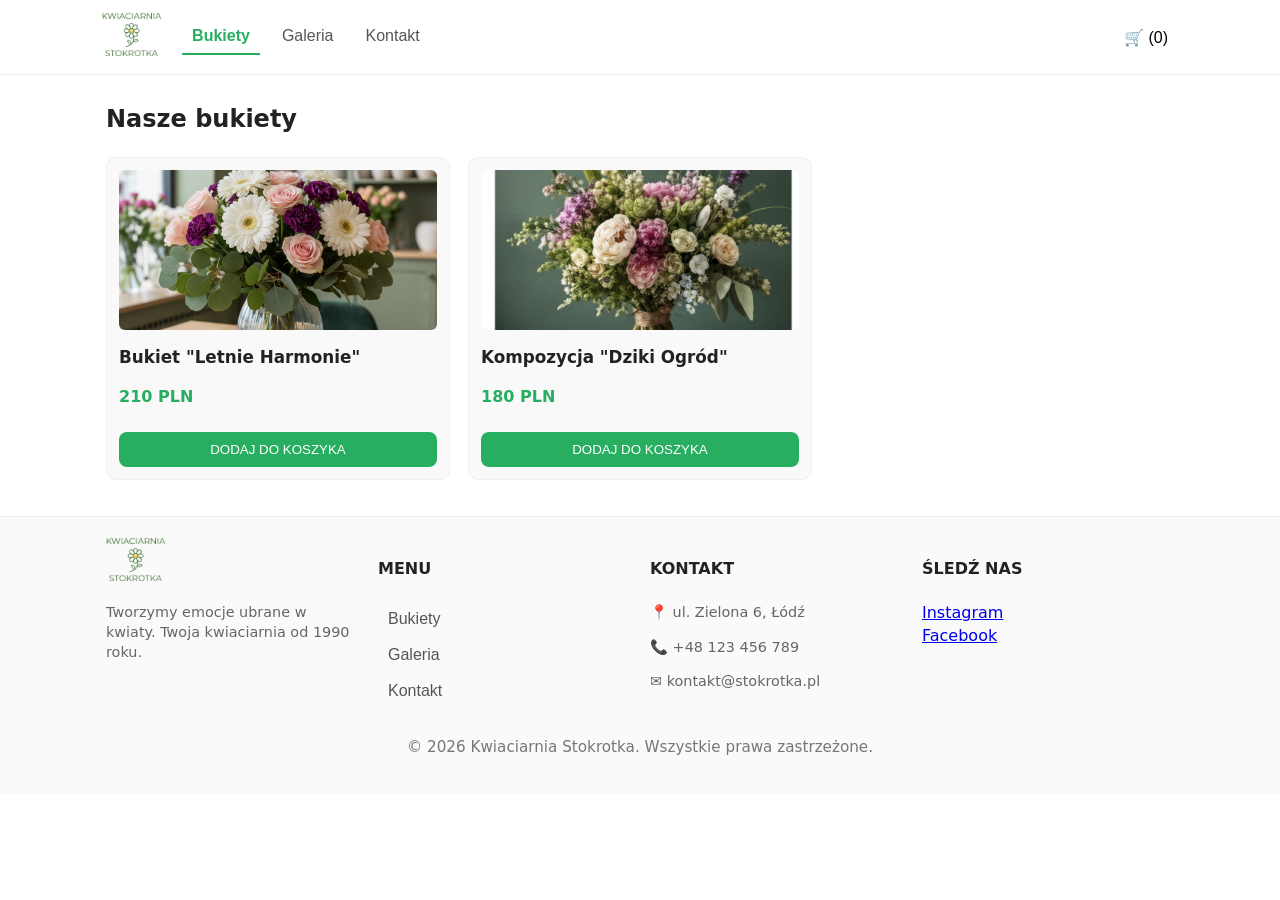
==== produkt.html @ c9f7fb9c "Add files via upload" ====
<!DOCTYPE html>
<html lang="pl">
<head>
    <meta charset="UTF-8">
    <meta name="viewport" content="width=device-width, initial-scale=1.0">
    <title>Produkt - Kwiaciarnia Stokrotka</title>
    <link rel="stylesheet" href="style.css">
    </head>
<body>

    <header>
        <nav>
            <div class="logo"><img src="assets/logo.png" alt="Stokrotka"></div>
            <ul class="tab-menu">
                <li><a href="index.html#bukiety" class="tab-link">Powrót do sklepu</a></li>
            </ul>
        </nav>
    </header>

    <div class="product-page-container">
        <div class="product-image">
            <img id="display-img" src="" alt="Produkt">
        </div>
        <div class="product-info">
            <h1 id="display-name">Ładowanie...</h1>
            <p class="product-price" id="display-price">0.00 PLN</p>
            <p class="product-description" id="display-desc"></p>
            <button class="btn-add-large" onclick="handleAddToCart()">Dodaj do koszyka</button>
        </div>
    </div>

    <script src="script.js"></script>
    <script>
        const productsDB = {
            'letnie-harmonie': { name: 'Letnie Harmonie', price: 120, desc: 'Piękny bukiet...', img: 'assets/bukiet1.jpg' },
            'romantyczny-wieczor': { name: 'Romantyczny Wieczór', price: 150, desc: 'Czerwone róże...', img: 'assets/bukiet2.jpg' },
            'alokazja': { name: 'Alokazja', price: 110, desc: 'Egzotyczna roślina...', img: 'assets/bukiet3.jpg' }
        };

        const params = new URLSearchParams(window.location.search);
        const productId = params.get('id');
        const product = productsDB[productId];

        if (product) {
            document.getElementById('display-name').innerText = product.name;
            document.getElementById('display-price').innerText = product.price.toFixed(2) + ' PLN';
            document.getElementById('display-desc').innerText = product.desc;
            document.getElementById('display-img').src = product.img;
            document.title = product.name + " - Kwiaciarnia Stokrotka";
        } else {
            window.location.href = 'index.html';
        }

        function handleAddToCart() {
            if (product) {
                // Wywołujemy funkcję z script.js
                window.addToCartDirect(product.name, product.price);
                alert('Dodano do koszyka!');
            }
        }
    </script>
</body>
</html>
---- style.css ----
/* ==========================================================================
   1. ZMIENNE I RESET
   ========================================================================== */
:root {
    --primary-green: #27ae60;
    --dark-green: #1e8449;
    --accent-gold: #bfa071;
    --text-dark: #333;
    --text-muted: #666;
    --light-bg: #f9f9f7;
    --white: #ebe5e5;
    --radius: 12px;
    --shadow: 0 6px 18px rgba(0,0,0,0.08);
    --transition: all 0.3s ease;
}

* {
    box-sizing: border-box;
    margin: 0;
    padding: 0;
}

body {
    font-family: 'Inter', system-ui, -apple-system, sans-serif;
    line-height: 1.6;
    color: var(--text-dark);
    background-color: var(--white);
    overflow-x: hidden;
}

/* ==========================================================================
   2. NAWIGACJA (HEADER)
   ========================================================================== */
header {
    background: var(--white);
    border-bottom: 1px solid #eee;
    position: sticky;
    top: 0;
    z-index: 1000;
}

nav {
    max-width: 1200px;
    margin: 0 auto;
    display: flex;
    justify-content: space-between;
    align-items: center;
    padding: 15px 25px;
}

.logo img {
    height: 50px;
    display: block;
}

.tab-menu {
    display: flex;
    gap: 15px;
    list-style: none;
}

.tab-link {
    background: none;
    border: none;
    padding: 10px 15px;
    font-size: 1rem;
    font-weight: 500;
    color: var(--text-muted);
    cursor: pointer;
    text-decoration: none;
    transition: var(--transition);
    border-radius: var(--radius);
}

.tab-link:hover, .tab-link.active {
    color: var(--primary-green);
    background: rgba(39, 174, 96, 0.05);
}

/* ==========================================================================
   3. SEKCJA HERO I UKŁAD TABÓW
   ========================================================================== */
.hero {
    height: 400px;
    background: linear-gradient(rgba(0,0,0,0.3), rgba(0,0,0,0.3)), url('assets/banner.jpg') center/cover;
    display: flex;
    align-items: center;
    justify-content: center;
    text-align: center;
    color: white;
}

.tab-content {
    display: none;
    max-width: 1200px;
    margin: 40px auto;
    padding: 0 20px;
    animation: fadeIn 0.4s ease;
}

.tab-content.active-tab {
    display: block;
}

@keyframes fadeIn {
    from { opacity: 0; transform: translateY(10px); }
    to { opacity: 1; transform: translateY(0); }
}

/* ==========================================================================
   4. SKLEP (SIATKA PRODUKTÓW)
   ========================================================================== */
.product-grid {
    display: grid;
    grid-template-columns: repeat(auto-fill, minmax(280px, 1fr));
    gap: 30px;
}

.product-card {
    background: var(--white);
    border-radius: var(--radius);
    overflow: hidden;
    box-shadow: var(--shadow);
    transition: var(--transition);
    border: 1px solid #f0f0f0;
}

.product-card:hover {
    transform: translateY(-5px);
}

.product-card img {
    width: 100%;
    height: 250px;
    object-fit: cover;
}

.product-card .info {
    padding: 20px;
}

.product-card h3 { margin-bottom: 10px; }

.price {
    font-size: 1.2rem;
    font-weight: bold;
    color: var(--primary-green);
    margin-bottom: 15px;
}

.btn-add {
    width: 100%;
    background: var(--primary-green);
    color: white;
    border: none;
    padding: 12px;
    border-radius: 6px;
    cursor: pointer;
    font-weight: bold;
    transition: var(--transition);
}

.btn-add:hover { background: var(--dark-green); }

/* ==========================================================================
   5. STRONA PRODUKTU (produkt.html)
   ========================================================================== */
.product-page-container {
    max-width: 1100px;
    margin: 60px auto;
    display: flex;
    gap: 50px;
    padding: 20px;
}

.product-image img {
    max-width: 500px;
    border-radius: var(--radius);
    box-shadow: var(--shadow);
}

.product-info h1 { font-size: 2.5rem; margin-bottom: 15px; }
.product-price { font-size: 2rem; color: var(--primary-green); font-weight: 700; margin-bottom: 20px; }
.product-description { color: var(--text-muted); margin-bottom: 30px; line-height: 1.8; }

/* ==========================================================================
   6. KOSZYK (SIDEBAR)
   ========================================================================== */
#cart-sidebar {
    position: fixed;
    right: -400px;
    top: 0;
    width: 380px;
    height: 100%;
    background: var(--white);
    box-shadow: -5px 0 15px rgba(0,0,0,0.1);
    z-index: 2000;
    transition: var(--transition);
    display: flex;
    flex-direction: column;
    padding: 25px;
}

#cart-sidebar.active { right: 0; }

.cart-header {
    display: flex;
    justify-content: space-between;
    align-items: center;
    margin-bottom: 20px;
    border-bottom: 2px solid var(--light-bg);
    padding-bottom: 15px;
}

#cart-items {
    flex: 1;
    overflow-y: auto;
    list-style: none;
}

.cart-item {
    display: flex;
    justify-content: space-between;
    align-items: center;
    padding: 15px 0;
    border-bottom: 1px solid #eee;
}

.cart-footer {
    margin-top: 20px;
    padding-top: 20px;
    border-top: 2px solid var(--light-bg);
}

/* ==========================================================================
   7. STOPKA (FOOTER)
   ========================================================================== */
footer {
    background: #2c3e50;
    color: white;
    padding: 60px 20px 20px;
    margin-top: 80px;
}

.footer-container {
    max-width: 1200px;
    margin: 0 auto;
    display: grid;
    grid-template-columns: repeat(auto-fit, minmax(250px, 1fr));
    gap: 40px;
}

.footer-col h4 {
    margin-bottom: 20px;
    color: var(--accent-gold);
}

.footer-bottom {
    text-align: center;
    margin-top: 40px;
    padding-top: 20px;
    border-top: 1px solid rgba(255,255,255,0.1);
    font-size: 0.9rem;
    color: #bdc3c7;
}

/* ==========================================================================
   8. MEDIA QUERIES (RESPONSYWNOŚĆ)
   ========================================================================== */
@media (max-width: 768px) {
    .product-page-container { flex-direction: column; text-align: center; }
    .product-image img { max-width: 100%; }
    nav { flex-direction: column; gap: 15px; }
    #cart-sidebar { width: 100%; right: -100%; }
}
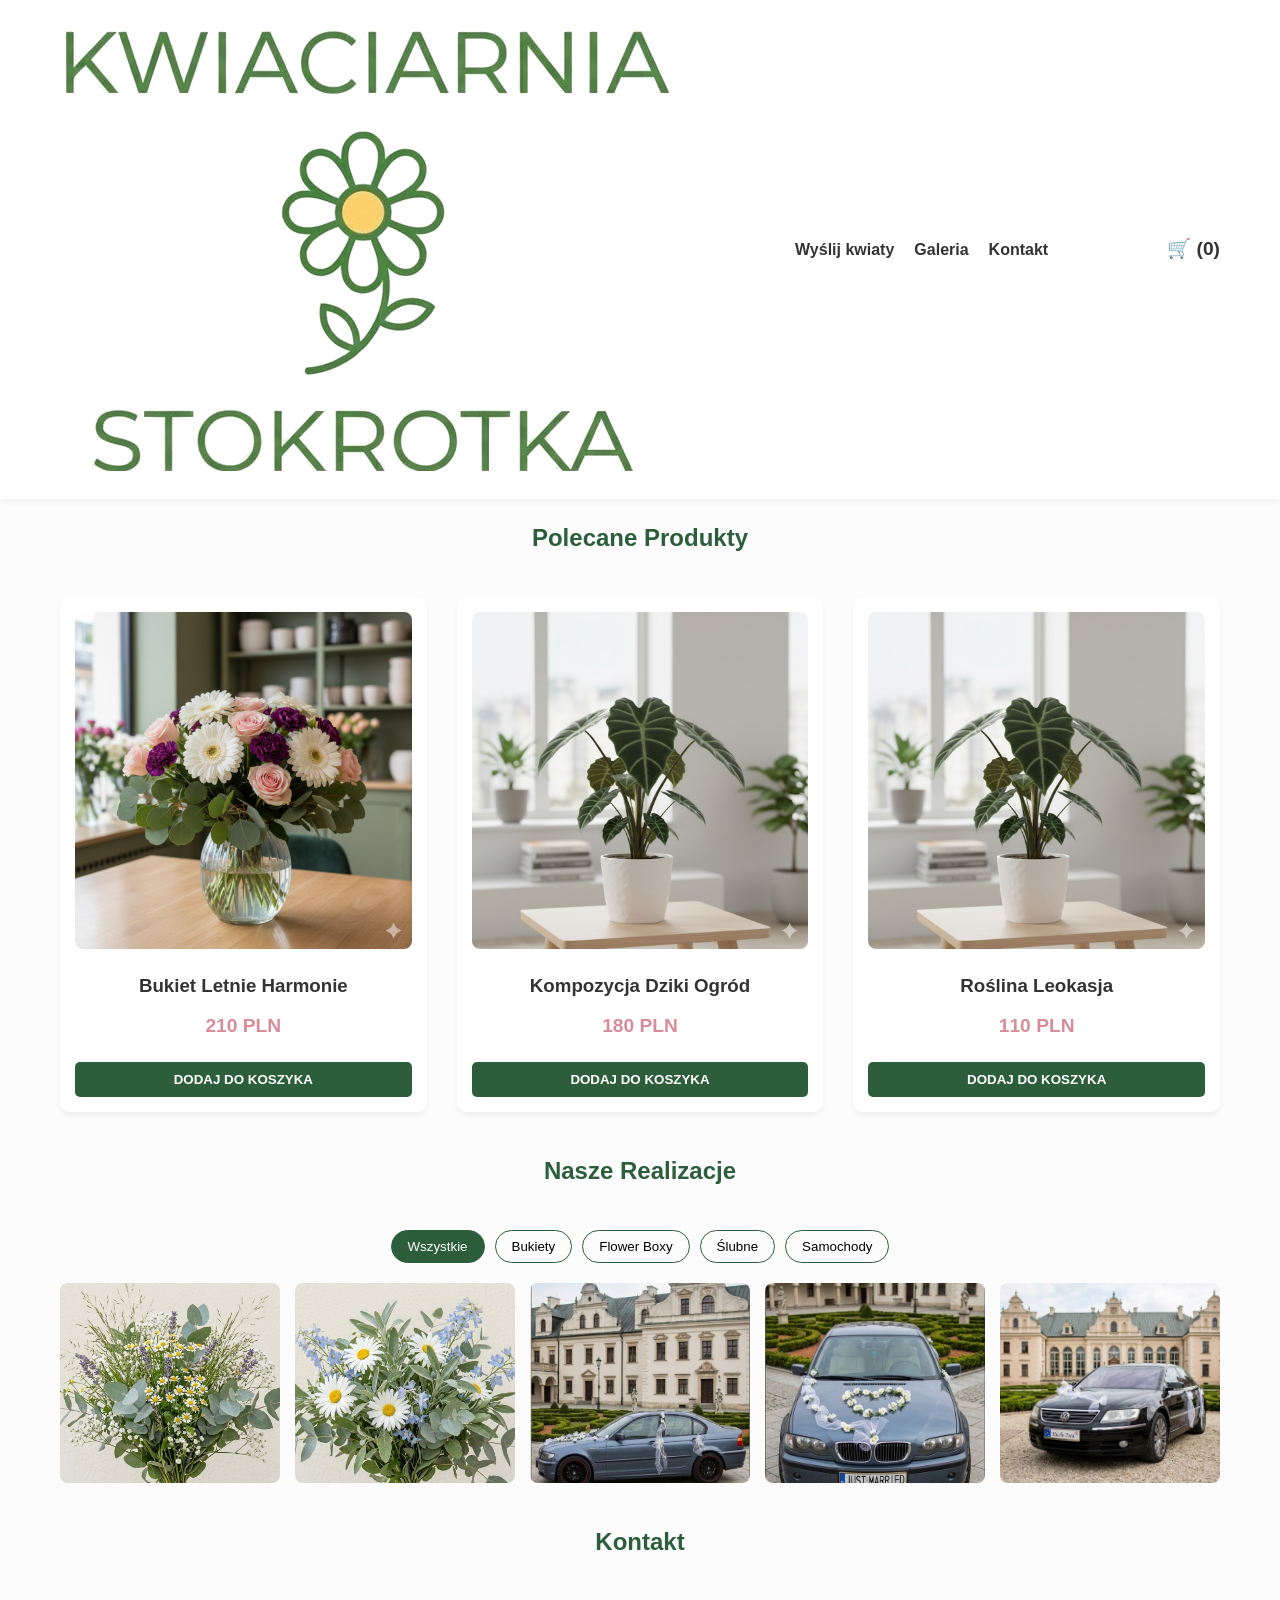
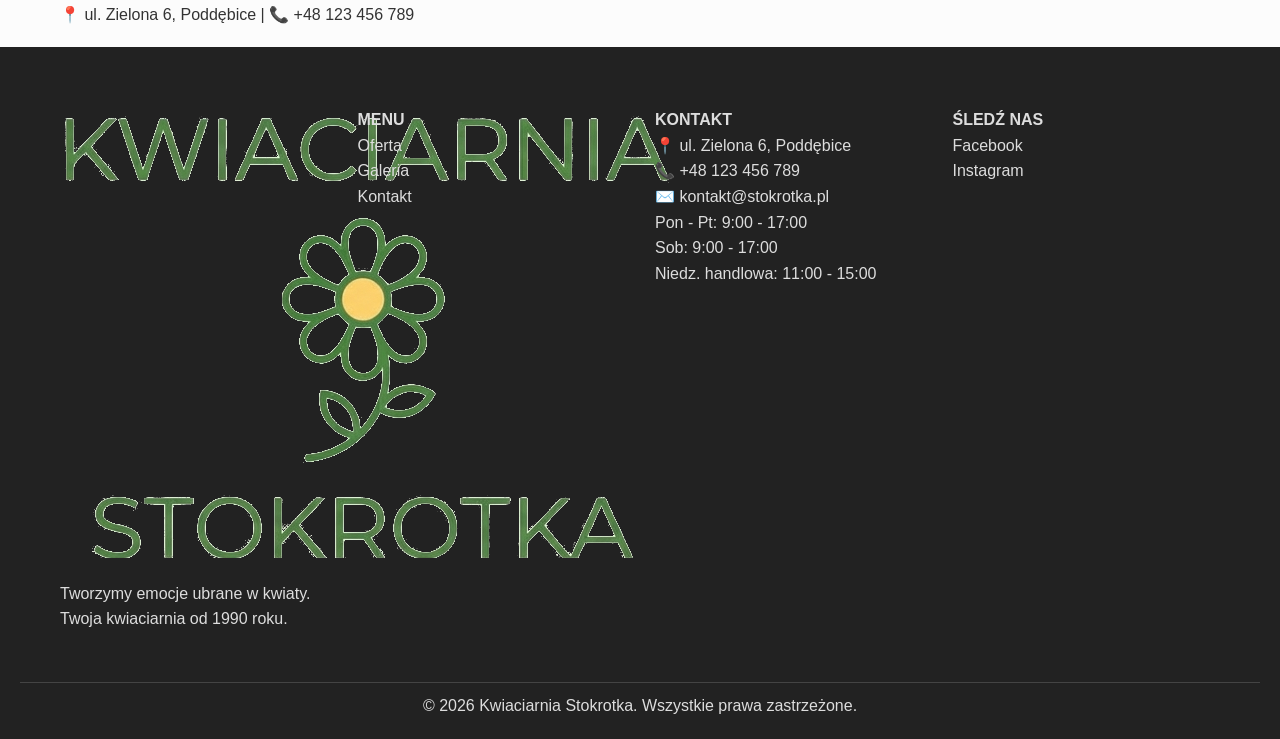
==== commit ea5e3b30: "Add files via upload" ====
--- a/produkt.html
+++ b/produkt.html
@@ -5,59 +5,143 @@
     <meta name="viewport" content="width=device-width, initial-scale=1.0">
     <title>Produkt - Kwiaciarnia Stokrotka</title>
     <link rel="stylesheet" href="style.css">
-    </head>
+    <style>
+        .product-page-container {
+            max-width: 1000px;
+            margin: 120px auto 50px;
+            padding: 20px;
+            display: flex;
+            gap: 50px;
+            align-items: center;
+        }
+        .product-image img {
+            max-width: 100%;
+            border-radius: 15px;
+            box-shadow: 0 10px 30px rgba(0,0,0,0.1);
+        }
+        .product-info h1 {
+            font-size: 2.5rem;
+            margin-bottom: 10px;
+            color: #333;
+        }
+        .product-price {
+            font-size: 2rem;
+            color: #27ae60;
+            font-weight: bold;
+            margin-bottom: 20px;
+        }
+        .product-description {
+            line-height: 1.8;
+            color: #666;
+            margin-bottom: 30px;
+        }
+        .back-link {
+            display: inline-block;
+            margin-bottom: 20px;
+            text-decoration: none;
+            color: #e67e22;
+            font-weight: bold;
+        }
+        @media (max-width: 768px) {
+            .product-page-container {
+                flex-direction: column;
+                margin-top: 80px;
+            }
+        }
+        /* --- KOSZYK --- */
+        .cart-container { position: relative; }
+        #cart {
+            display: none; position: absolute; right: 0; top: 60px;
+            background: white; border: 1px solid #ccc; padding: 20px;
+            width: 300px; z-index: 1000; box-shadow: 0 4px 15px rgba(0,0,0,0.2);
+            border-radius: 8px;
+        }
+        #cart.active { display: block !important; }
+    </style>
+</head>
 <body>
 
-    <header>
-        <nav>
-            <div class="logo"><img src="assets/logo.png" alt="Stokrotka"></div>
-            <ul class="tab-menu">
-                <li><a href="index.html#bukiety" class="tab-link">Powrót do sklepu</a></li>
-            </ul>
-        </nav>
-    </header>
+<header>
+    <nav>
+        <div class="logo">
+            <a href="index.html"><img src="assets/logo.png" alt="Stokrotka"></a>
+        </div>
+        <div class="cart-container">
+            <button id="cart-button" class="btn-cart">🛒 (<span id="cart-count">0</span>)</button>
+            <div id="cart">
+                <h3>Koszyk:</h3>
+                <ul id="cart-items" style="list-style:none; padding:0;"></ul>
+                <hr>
+                <p>Suma: <span id="cart-total">0</span> PLN</p>
+                <button onclick="goToCheckout()" class="btn-main" style="width:100%;">PRZEJDŹ DO KASY</button>
+            </div>
+        </div>
+    </nav>
+</header>
 
-    <div class="product-page-container">
-        <div class="product-image">
-            <img id="display-img" src="" alt="Produkt">
-        </div>
-        <div class="product-info">
-            <h1 id="display-name">Ładowanie...</h1>
-            <p class="product-price" id="display-price">0.00 PLN</p>
-            <p class="product-description" id="display-desc"></p>
-            <button class="btn-add-large" onclick="handleAddToCart()">Dodaj do koszyka</button>
-        </div>
+<main class="product-container">
+    <div class="product-image">
+        <img id="display-img" src="" alt="Produkt">
     </div>
+    <div class="product-info">
+        <a href="index.html" class="back-link">← Wróć do oferty</a>
+        <h1 id="display-name">Ładowanie...</h1>
+        <div class="product-price" id="display-price">0 PLN</div>
+        <p class="product-description" id="display-desc">
+            Opis produktu ładowany dynamicznie...
+        </p>
+        <button class="btn-main" onclick="addToCartFromPage()">DODAJ DO KOSZYKA</button>
+    </div>
+</main>
 
-    <script src="script.js"></script>
-    <script>
-        const productsDB = {
-            'letnie-harmonie': { name: 'Letnie Harmonie', price: 120, desc: 'Piękny bukiet...', img: 'assets/bukiet1.jpg' },
-            'romantyczny-wieczor': { name: 'Romantyczny Wieczór', price: 150, desc: 'Czerwone róże...', img: 'assets/bukiet2.jpg' },
-            'alokazja': { name: 'Alokazja', price: 110, desc: 'Egzotyczna roślina...', img: 'assets/bukiet3.jpg' }
-        };
+<script>
+    // Baza danych produktów (musi być spójna z ID w URL na stronie głównej)
+    const productsDB = {
+        'letnie-harmonie': {
+            name: 'Bukiet Letnie Harmonie',
+            price: 210,
+            desc: 'Kompozycja pełna słońca i radości. Składa się z najświeższych kwiatów sezonowych w odcieniach żółci, pomarańczu i bieli. Idealny prezent na urodziny lub poprawę humoru.',
+            img: 'assets/bukiet1.jpg'
+        },
+        'dziki-ogrod': {
+            name: 'Kompozycja Dziki Ogród',
+            price: 180,
+            desc: 'Naturalna, lekko niesforna kompozycja w stylu rustykalnym. Wykorzystujemy w niej kwiaty polne, eukaliptus oraz delikatne dodatki, które nadają jej unikalny, leśny charakter.',
+            img: 'assets/bukiet2.jpg'
+        },
+        'rosina-leokasja': {
+            name: 'Roślina Leokasja',
+            price: 110,
+            desc: 'Egzotyczna roślina doniczkowa o spektakularnych liściach. Alokazja to symbol elegancji i nowoczesnego wnętrza. Wymaga jasnego stanowiska i regularnego zraszania.',
+            img: 'assets/bukiet3.jpg'
+        }
+    };
 
-        const params = new URLSearchParams(window.location.search);
-        const productId = params.get('id');
-        const product = productsDB[productId];
+    // Pobieranie ID z adresu (np. ?id=letnie-harmonie)
+    const params = new URLSearchParams(window.location.search);
+    const productId = params.get('id');
+    const product = productsDB[productId];
 
-        if (product) {
-            document.getElementById('display-name').innerText = product.name;
-            document.getElementById('display-price').innerText = product.price.toFixed(2) + ' PLN';
-            document.getElementById('display-desc').innerText = product.desc;
-            document.getElementById('display-img').src = product.img;
-            document.title = product.name + " - Kwiaciarnia Stokrotka";
-        } else {
-            window.location.href = 'index.html';
-        }
+    // Wyświetlanie danych
+    if (product) {
+        document.getElementById('display-name').innerText = product.name;
+        document.getElementById('display-price').innerText = product.price + ' PLN';
+        document.getElementById('display-desc').innerText = product.desc;
+        document.getElementById('display-img').src = product.img;
+        document.title = product.name + " - Kwiaciarnia Stokrotka";
+    } else {
+        window.location.href = 'index.html'; // Przekierowanie jeśli produkt nie istnieje
+    }
 
-        function handleAddToCart() {
-            if (product) {
-                // Wywołujemy funkcję z script.js
-                window.addToCartDirect(product.name, product.price);
-                alert('Dodano do koszyka!');
-            }
-        }
-    </script>
+    // Funkcja dodawania do koszyka (localStorage)
+function addToCartFromPage() {
+    if (product) {
+        // Wywołujemy funkcję z pliku script.js
+        window.addToCartDirect(product.name, product.price, product.img);
+        alert('Dodano ' + product.name + ' do koszyka!');
+    }
+}
+</script>
+<script src="script.js"></script>
 </body>
 </html>
--- a/style.css
+++ b/style.css
@@ -1,275 +1,257 @@
-/* ==========================================================================
-   1. ZMIENNE I RESET
-   ========================================================================== */
-:root {
-    --primary-green: #27ae60;
-    --dark-green: #1e8449;
-    --accent-gold: #bfa071;
-    --text-dark: #333;
-    --text-muted: #666;
-    --light-bg: #f9f9f7;
-    --white: #ebe5e5;
-    --radius: 12px;
-    --shadow: 0 6px 18px rgba(0,0,0,0.08);
-    --transition: all 0.3s ease;
-}
-
+/* Reset i zmienne */
 * {
-    box-sizing: border-box;
     margin: 0;
     padding: 0;
+    box-sizing: border-box;
+    font-family: 'Segoe UI', Tahoma, Geneva, Verdana, sans-serif;
+}
+
+:root {
+    --primary-color: #2c5e3b; /* Głęboka zieleń */
+    --accent-color: #d88c9a; /* Delikatny róż */
+    --bg-color: #fcfcfc;
+    --text-color: #333;
 }
 
 body {
-    font-family: 'Inter', system-ui, -apple-system, sans-serif;
+    background-color: var(--bg-color);
+    color: var(--text-color);
     line-height: 1.6;
-    color: var(--text-dark);
-    background-color: var(--white);
-    overflow-x: hidden;
-}
-
-/* ==========================================================================
-   2. NAWIGACJA (HEADER)
-   ========================================================================== */
+}
+
+.container {
+    max-width: 1200px;
+    margin: 0 auto;
+    padding: 20px;
+}
+
+/* Header & Nav */
 header {
-    background: var(--white);
-    border-bottom: 1px solid #eee;
+    background-color: #fff;
+    box-shadow: 0 2px 10px rgba(0,0,0,0.05);
     position: sticky;
     top: 0;
-    z-index: 1000;
-}
-
-nav {
-    max-width: 1200px;
-    margin: 0 auto;
+    z-index: 100;
+}
+
+.nav-container {
     display: flex;
     justify-content: space-between;
     align-items: center;
-    padding: 15px 25px;
-}
-
-.logo img {
-    height: 50px;
-    display: block;
-}
-
-.tab-menu {
-    display: flex;
-    gap: 15px;
+}
+
+nav ul {
     list-style: none;
-}
-
-.tab-link {
+    display: flex;
+    gap: 20px;
+}
+
+nav a {
+    text-decoration: none;
+    color: var(--text-color);
+    font-weight: 600;
+    transition: color 0.3s;
+}
+
+nav a:hover {
+    color: var(--primary-color);
+}
+
+.cart-icon {
+    cursor: pointer;
+    font-size: 1.2rem;
+    font-weight: bold;
+}
+
+/* Sidebar Koszyka */
+#cart-sidebar {
+    position: fixed;
+    right: 0;
+    top: 0;
+    width: 300px;
+    height: 100vh;
+    background: #fff;
+    box-shadow: -2px 0 10px rgba(0,0,0,0.1);
+    padding: 20px;
+    transform: translateX(0);
+    transition: transform 0.3s ease-in-out;
+    z-index: 200;
+}
+
+#cart-sidebar.hidden {
+    transform: translateX(100%);
+}
+
+.close-btn {
     background: none;
     border: none;
-    padding: 10px 15px;
-    font-size: 1rem;
-    font-weight: 500;
-    color: var(--text-muted);
-    cursor: pointer;
-    text-decoration: none;
-    transition: var(--transition);
-    border-radius: var(--radius);
-}
-
-.tab-link:hover, .tab-link.active {
-    color: var(--primary-green);
-    background: rgba(39, 174, 96, 0.05);
-}
-
-/* ==========================================================================
-   3. SEKCJA HERO I UKŁAD TABÓW
-   ========================================================================== */
-.hero {
-    height: 400px;
-    background: linear-gradient(rgba(0,0,0,0.3), rgba(0,0,0,0.3)), url('assets/banner.jpg') center/cover;
-    display: flex;
-    align-items: center;
-    justify-content: center;
+    font-size: 1.5rem;
+    cursor: pointer;
+    float: right;
+}
+
+/* Przyciski */
+.btn {
+    display: inline-block;
+    background-color: var(--primary-color);
+    color: #fff;
+    padding: 10px 20px;
+    border: none;
+    border-radius: 5px;
+    cursor: pointer;
+    transition: background 0.3s;
+    font-weight: bold;
+    width: 100%;
+    margin-top: 10px;
+}
+
+.btn:hover {
+    background-color: #1e4229;
+}
+
+/* Produkty */
+section {
+    padding: 60px 20px;
+}
+
+h2 {
     text-align: center;
-    color: white;
-}
-
-.tab-content {
-    display: none;
-    max-width: 1200px;
-    margin: 40px auto;
-    padding: 0 20px;
-    animation: fadeIn 0.4s ease;
-}
-
-.tab-content.active-tab {
-    display: block;
-}
-
-@keyframes fadeIn {
-    from { opacity: 0; transform: translateY(10px); }
-    to { opacity: 1; transform: translateY(0); }
-}
-
-/* ==========================================================================
-   4. SKLEP (SIATKA PRODUKTÓW)
-   ========================================================================== */
-.product-grid {
+    margin-bottom: 40px;
+    color: var(--primary-color);
+}
+
+.grid {
     display: grid;
-    grid-template-columns: repeat(auto-fill, minmax(280px, 1fr));
+    grid-template-columns: repeat(auto-fit, minmax(250px, 1fr));
     gap: 30px;
 }
 
-.product-card {
-    background: var(--white);
-    border-radius: var(--radius);
-    overflow: hidden;
-    box-shadow: var(--shadow);
-    transition: var(--transition);
-    border: 1px solid #f0f0f0;
-}
-
-.product-card:hover {
-    transform: translateY(-5px);
-}
-
-.product-card img {
-    width: 100%;
-    height: 250px;
-    object-fit: cover;
-}
-
-.product-card .info {
-    padding: 20px;
-}
-
-.product-card h3 { margin-bottom: 10px; }
-
-.price {
+.card {
+    background: #fff;
+    padding: 15px;
+    border-radius: 10px;
+    box-shadow: 0 4px 6px rgba(0,0,0,0.05);
+    text-align: center;
+}
+
+.card img {
+    width: 100%;
+    border-radius: 8px;
+    margin-bottom: 15px;
+}
+
+.card .price {
     font-size: 1.2rem;
     font-weight: bold;
-    color: var(--primary-green);
+    color: var(--accent-color);
+    margin: 10px 0;
+}
+
+/* Galeria */
+.filter-buttons {
+    display: flex;
+    justify-content: center;
+    gap: 10px;
+    flex-wrap: wrap;
+    margin-bottom: 20px;
+}
+
+.filter-btn {
+    padding: 8px 16px;
+    border: 1px solid var(--primary-color);
+    background: transparent;
+    cursor: pointer;
+    border-radius: 20px;
+    transition: 0.3s;
+}
+
+.filter-btn.active, .filter-btn:hover {
+    background: var(--primary-color);
+    color: #fff;
+}
+
+.gallery-grid {
+    display: grid;
+    grid-template-columns: repeat(auto-fill, minmax(200px, 1fr));
+    gap: 15px;
+}
+
+.gallery-item {
+    width: 100%;
+    height: 200px;
+    object-fit: cover;
+    border-radius: 8px;
+    transition: transform 0.3s;
+}
+
+.gallery-item:hover {
+    transform: scale(1.05);
+}
+
+.hidden-item {
+    display: none;
+}
+
+/* Formularz zamówienia */
+.hidden { display: none !important; }
+
+.checkout-wrapper {
+    display: flex;
+    gap: 40px;
+    flex-wrap: wrap;
+}
+
+.checkout-summary, .checkout-form {
+    flex: 1;
+    min-width: 300px;
+    background: #fff;
+    padding: 20px;
+    border-radius: 10px;
+    box-shadow: 0 4px 6px rgba(0,0,0,0.05);
+}
+
+.checkout-form input, .checkout-form textarea {
+    width: 100%;
+    padding: 10px;
     margin-bottom: 15px;
-}
-
-.btn-add {
-    width: 100%;
-    background: var(--primary-green);
-    color: white;
-    border: none;
-    padding: 12px;
-    border-radius: 6px;
-    cursor: pointer;
-    font-weight: bold;
-    transition: var(--transition);
-}
-
-.btn-add:hover { background: var(--dark-green); }
-
-/* ==========================================================================
-   5. STRONA PRODUKTU (produkt.html)
-   ========================================================================== */
-.product-page-container {
-    max-width: 1100px;
-    margin: 60px auto;
-    display: flex;
-    gap: 50px;
-    padding: 20px;
-}
-
-.product-image img {
-    max-width: 500px;
-    border-radius: var(--radius);
-    box-shadow: var(--shadow);
-}
-
-.product-info h1 { font-size: 2.5rem; margin-bottom: 15px; }
-.product-price { font-size: 2rem; color: var(--primary-green); font-weight: 700; margin-bottom: 20px; }
-.product-description { color: var(--text-muted); margin-bottom: 30px; line-height: 1.8; }
-
-/* ==========================================================================
-   6. KOSZYK (SIDEBAR)
-   ========================================================================== */
-#cart-sidebar {
-    position: fixed;
-    right: -400px;
-    top: 0;
-    width: 380px;
-    height: 100%;
-    background: var(--white);
-    box-shadow: -5px 0 15px rgba(0,0,0,0.1);
-    z-index: 2000;
-    transition: var(--transition);
-    display: flex;
-    flex-direction: column;
-    padding: 25px;
-}
-
-#cart-sidebar.active { right: 0; }
-
-.cart-header {
-    display: flex;
-    justify-content: space-between;
-    align-items: center;
-    margin-bottom: 20px;
-    border-bottom: 2px solid var(--light-bg);
-    padding-bottom: 15px;
-}
-
-#cart-items {
-    flex: 1;
-    overflow-y: auto;
+    border: 1px solid #ccc;
+    border-radius: 5px;
+}
+
+.checkout-form textarea {
+    height: 100px;
+    resize: none;
+}
+
+/* Stopka */
+footer {
+    background-color: #222;
+    color: #ddd;
+    padding: 40px 20px 20px;
+}
+
+.footer-grid {
+    display: grid;
+    grid-template-columns: repeat(auto-fit, minmax(200px, 1fr));
+    gap: 30px;
+}
+
+footer a {
+    color: #ddd;
+    text-decoration: none;
+}
+
+footer a:hover {
+    color: var(--accent-color);
+}
+
+footer ul {
     list-style: none;
-}
-
-.cart-item {
-    display: flex;
-    justify-content: space-between;
-    align-items: center;
-    padding: 15px 0;
-    border-bottom: 1px solid #eee;
-}
-
-.cart-footer {
-    margin-top: 20px;
-    padding-top: 20px;
-    border-top: 2px solid var(--light-bg);
-}
-
-/* ==========================================================================
-   7. STOPKA (FOOTER)
-   ========================================================================== */
-footer {
-    background: #2c3e50;
-    color: white;
-    padding: 60px 20px 20px;
-    margin-top: 80px;
-}
-
-.footer-container {
-    max-width: 1200px;
-    margin: 0 auto;
-    display: grid;
-    grid-template-columns: repeat(auto-fit, minmax(250px, 1fr));
-    gap: 40px;
-}
-
-.footer-col h4 {
-    margin-bottom: 20px;
-    color: var(--accent-gold);
 }
 
 .footer-bottom {
     text-align: center;
-    margin-top: 40px;
-    padding-top: 20px;
-    border-top: 1px solid rgba(255,255,255,0.1);
-    font-size: 0.9rem;
-    color: #bdc3c7;
-}
-
-/* ==========================================================================
-   8. MEDIA QUERIES (RESPONSYWNOŚĆ)
-   ========================================================================== */
-@media (max-width: 768px) {
-    .product-page-container { flex-direction: column; text-align: center; }
-    .product-image img { max-width: 100%; }
-    nav { flex-direction: column; gap: 15px; }
-    #cart-sidebar { width: 100%; right: -100%; }
+    margin-top: 30px;
+    padding-top: 10px;
+    border-top: 1px solid #444;
 }
